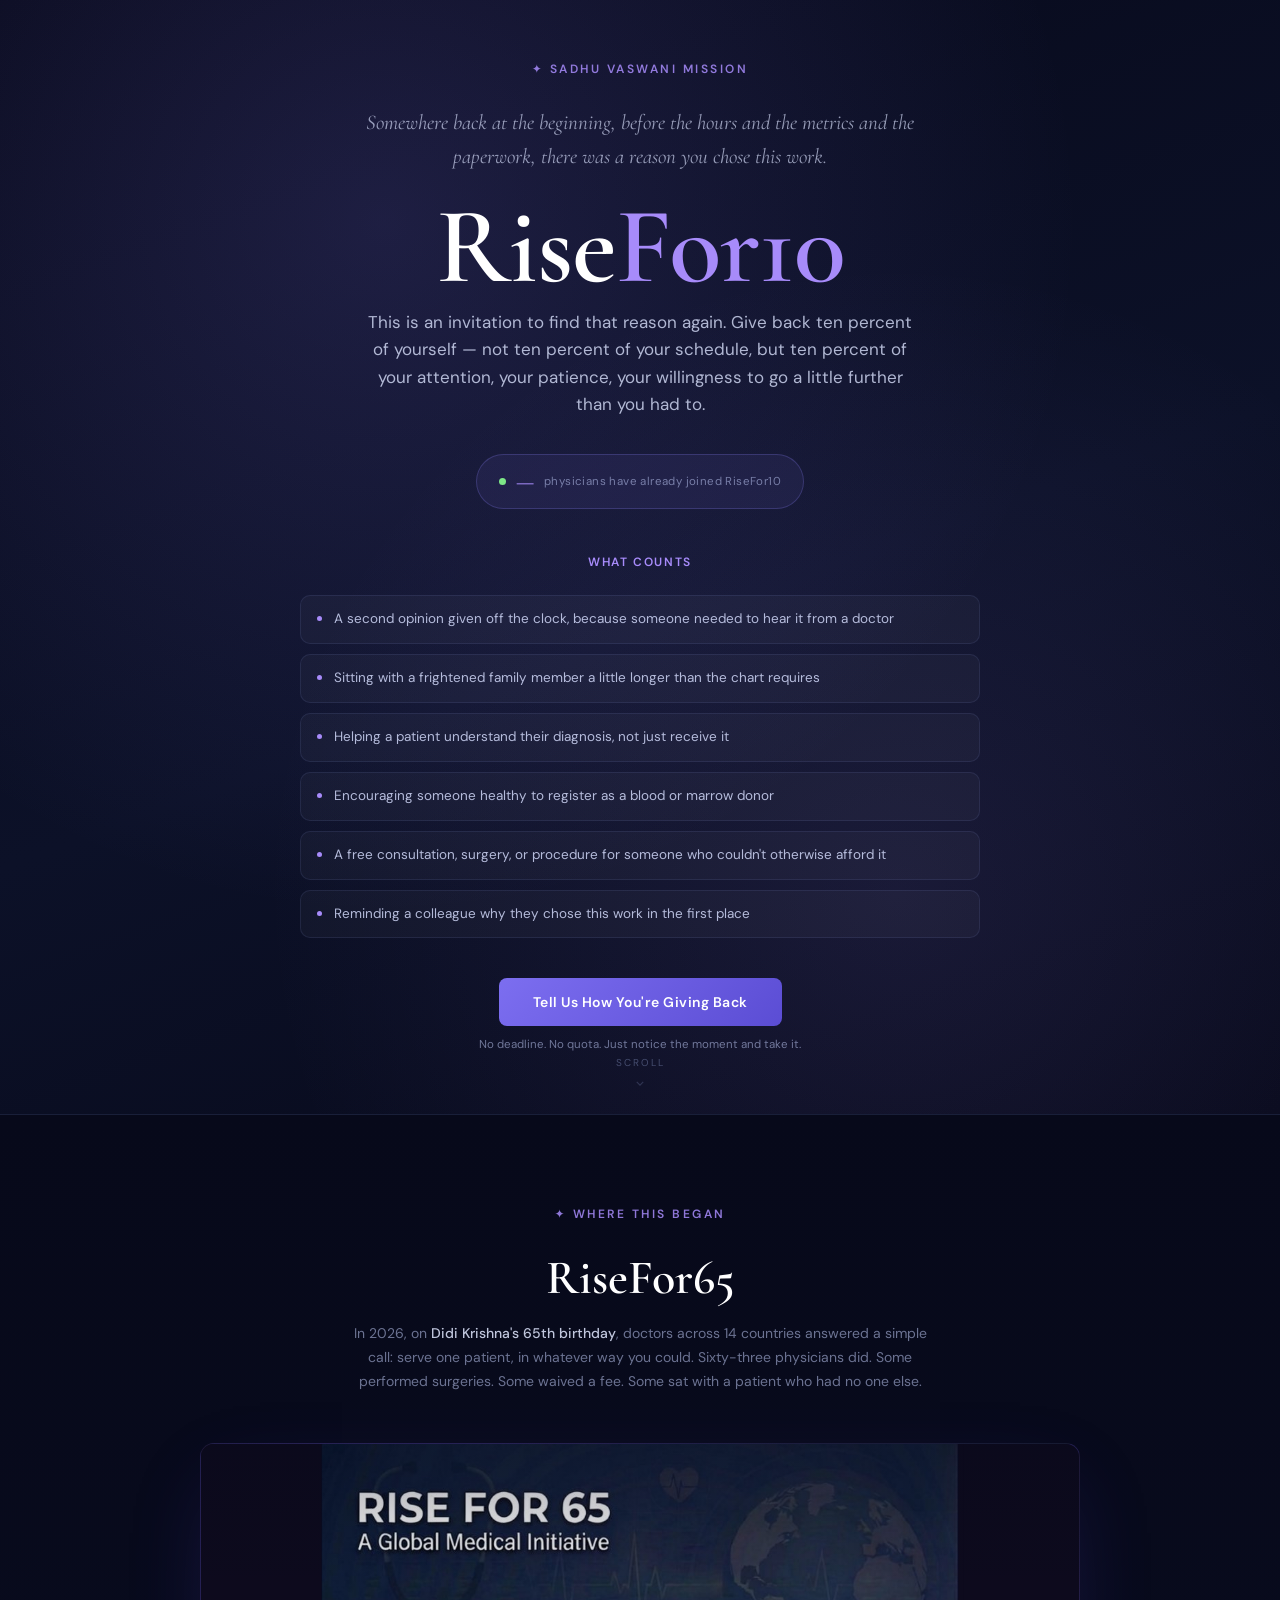
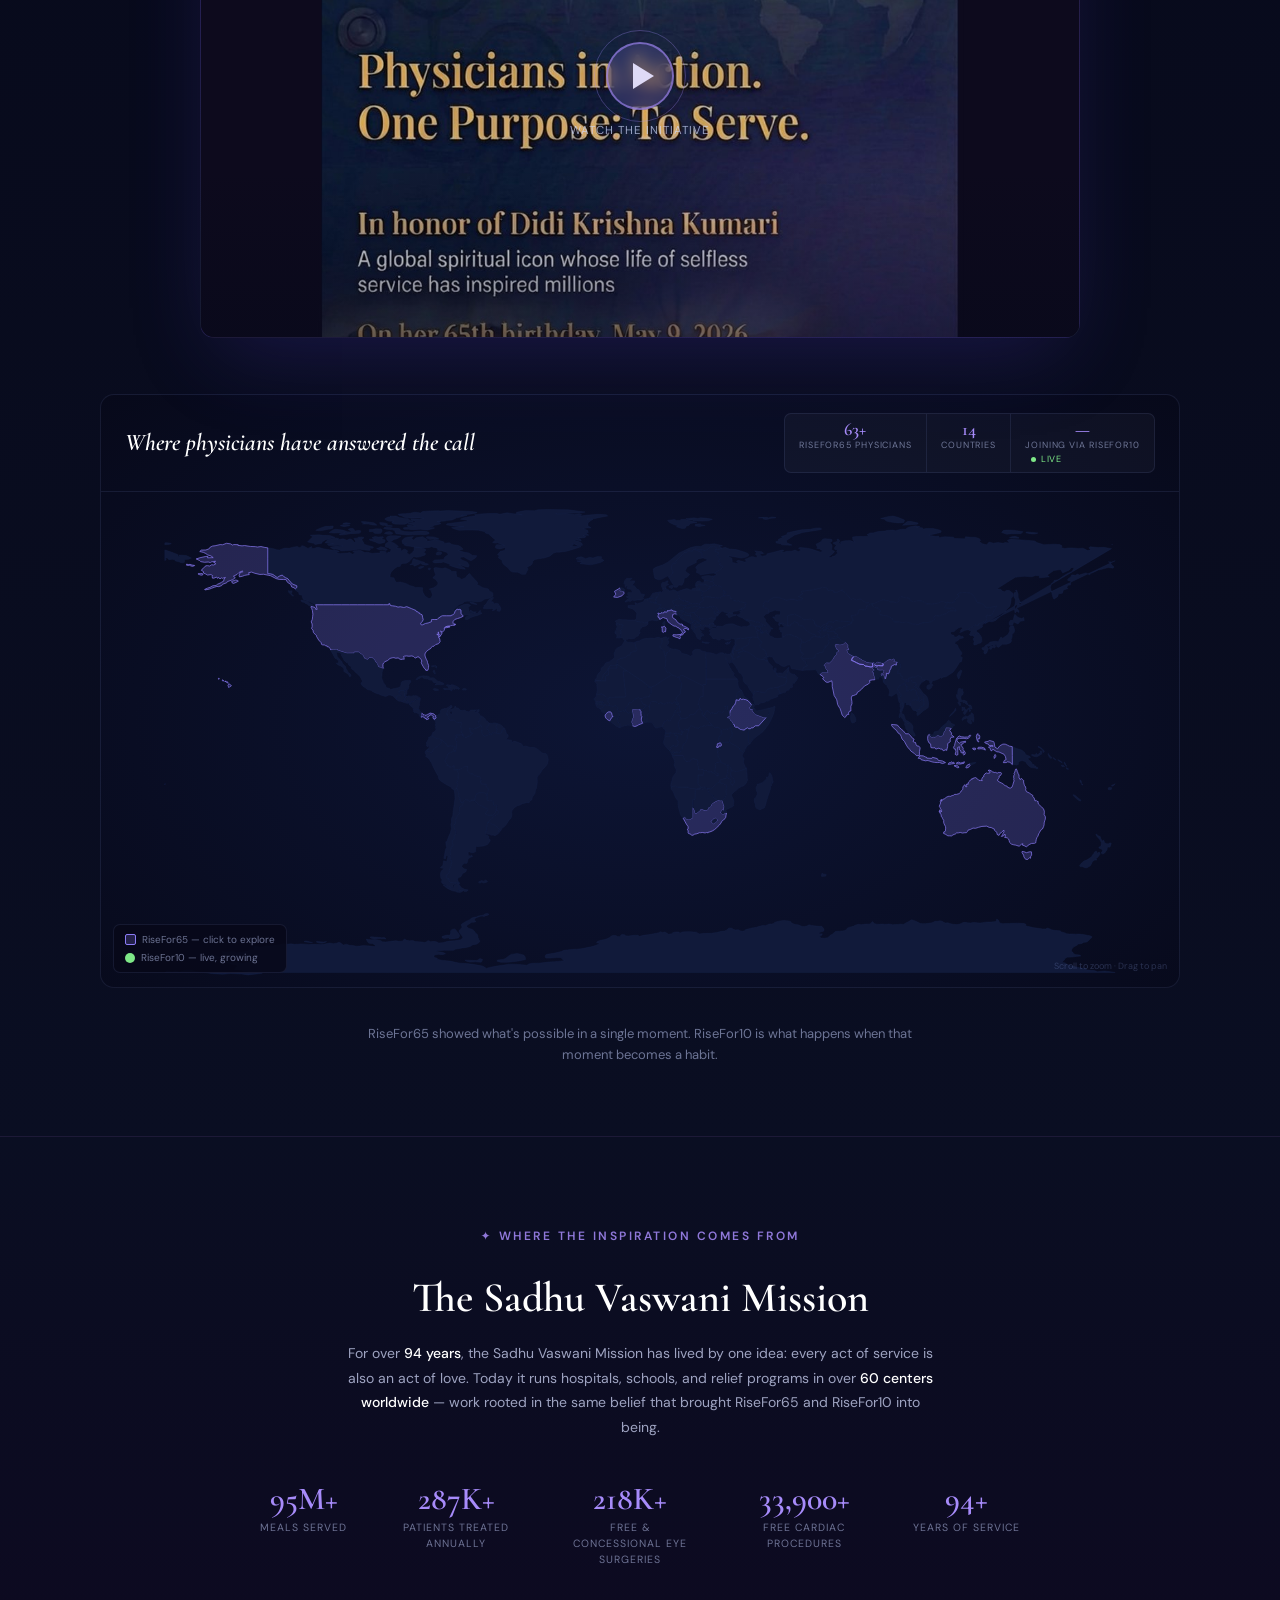
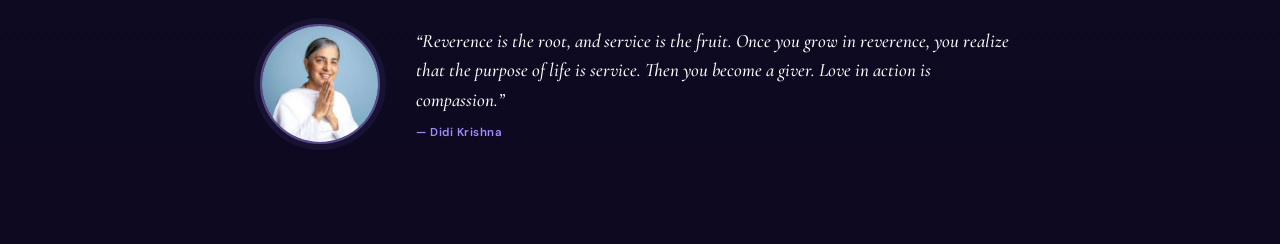
==== risefor10/index.html @ c504431e "Add files via upload" ====
<!DOCTYPE html>
<html lang="en">
<head>
<meta charset="UTF-8"/>
<meta name="viewport" content="width=device-width, initial-scale=1.0, maximum-scale=1.0"/>
<title>RiseFor10 — A Movement for Healthcare Professionals</title>
<link href="https://fonts.googleapis.com/css2?family=Cormorant+Garamond:ital,wght@0,400;0,500;0,600;1,400;1,500;1,600&family=DM+Sans:wght@300;400;500;600;700&display=swap" rel="stylesheet">
<link rel="stylesheet" href="styles.css">
</head>
<body>

<!-- ════════════════════════════════════════
     SECTION 1 — RISEFOR10 (the hook)
════════════════════════════════════════ -->
<section class="sec-r10">
  <div class="eyebrow">✦ Sadhu Vaswani Mission</div>

  <div class="r10-prelude">Somewhere back at the beginning, before the hours and the metrics and the paperwork, there was a reason you chose this work.</div>

  <div class="r10-title">Rise<span class="ten">For10</span></div>
  <div class="r10-lede">
    This is an invitation to find that reason again. Give back ten percent of yourself &mdash; not ten percent of your schedule, but ten percent of your attention, your patience, your willingness to go a little further than you had to.
  </div>

  <div class="live-counter">
    <span class="live-dot"></span>
    <span class="live-counter-n" id="liveCounterN">&mdash;</span>
    <span class="live-counter-l">physicians have already joined RiseFor10</span>
  </div>

  <div class="r10-list">
    <div class="r10-list-head">What counts</div>
    <div class="r10-item"><span class="dot"></span>A second opinion given off the clock, because someone needed to hear it from a doctor</div>
    <div class="r10-item"><span class="dot"></span>Sitting with a frightened family member a little longer than the chart requires</div>
    <div class="r10-item"><span class="dot"></span>Helping a patient understand their diagnosis, not just receive it</div>
    <div class="r10-item"><span class="dot"></span>Encouraging someone healthy to register as a blood or marrow donor</div>
    <div class="r10-item"><span class="dot"></span>A free consultation, surgery, or procedure for someone who couldn't otherwise afford it</div>
    <div class="r10-item"><span class="dot"></span>Reminding a colleague why they chose this work in the first place</div>
  </div>

  <div class="r10-cta-row">
    <button class="r10-btn" onclick="window.open('https://docs.google.com/forms/d/e/1FAIpQLSesQCZUK8EryLkLSDkshocCrJPDLKstOYf5BqgBZCrtXV3vyQ/viewform?usp=header','_blank')">Tell Us How You're Giving Back</button>
    <div class="r10-btn-sub">No deadline. No quota. Just notice the moment and take it.</div>
  </div>

  <div class="hero-scroll">
    <span>Scroll</span>
    <svg viewBox="0 0 24 24" fill="none" stroke="currentColor" stroke-width="2"><path d="M6 9l6 6 6-6"/></svg>
  </div>
</section>

<!-- ════════════════════════════════════════
     SECTION 2 — RISEFOR65 (where it began)
════════════════════════════════════════ -->
<section class="sec-r65">
  <div class="r65-head">
    <div class="eyebrow">✦ Where This Began</div>
    <div class="r65-title">RiseFor65</div>
    <div class="r65-sub">
      In 2026, on <strong>Didi Krishna's 65th birthday</strong>, doctors across 14 countries answered a simple call: serve one patient, in whatever way you could. Sixty-three physicians did. Some performed surgeries. Some waived a fee. Some sat with a patient who had no one else.
    </div>
  </div>

  <div class="video-frame">
    <img class="video-thumb" id="videoThumb" src="[data-uri]" alt="Rise For 65 — A Global Medical Initiative"/>
    <div class="yt-frame-wrap" id="ytWrap"></div>
    <div class="vf-top"></div>
    <div class="vf-bottom"></div>
    <button class="mute-btn" id="muteBtn" onclick="toggleMute()">
      <span id="muteIcon">🔇</span><span id="muteLabel">Unmute</span>
    </button>
    <div class="video-play-area" id="playArea">
      <div class="play-btn-wrap" onclick="window.open('https://youtu.be/upLldio37qk','_blank')" title="Watch on YouTube">
        <div class="play-ring-outer"><div class="play-circle"><div class="play-triangle"></div></div></div>
        <div class="play-label">Watch the Initiative</div>
      </div>
    </div>
  </div>

  <div class="map-block">
    <div class="map-block-head">
      <div class="map-title">Where physicians have answered the call</div>
      <div class="map-stats">
        <div class="mstat"><div class="mstat-n">63+</div><div class="mstat-l">RiseFor65 Physicians</div></div>
        <div class="mstat"><div class="mstat-n">14</div><div class="mstat-l">Countries</div></div>
        <div class="mstat"><div class="mstat-n" id="mstatLive">&mdash;</div><div class="mstat-l">Joining via RiseFor10<span class="live-badge"><span class="live-dot"></span>live</span></div></div>
      </div>
    </div>
    <div class="map-wrap">
      <svg id="worldmap" viewBox="0 0 960 500"></svg>
      <div class="panel" id="panel">
        <div class="phead">
          <div class="pflag" id="pFlag"></div>
          <div class="pcountry" id="pCountry"></div>
          <div class="pmeta" id="pMeta"></div>
          <button class="xbtn" id="xbtn">✕</button>
        </div>
        <div class="pbody" id="pBody"></div>
      </div>
      <div class="jtip" id="jtip">
        <strong>Join RiseFor10</strong>
        To participate on behalf of your country, share your pledge through the form.
      </div>
      <div class="legend">
        <div class="lrow"><div class="lsw" style="background:rgba(139,124,246,.22);border:1px solid #8b7cf6"></div>RiseFor65 &mdash; click to explore</div>
        <div class="lrow"><div class="lsw" style="background:#7ee787;border-radius:50%;width:10px;height:10px"></div>RiseFor10 &mdash; live, growing</div>
      </div>
      <div class="zoom-hint">Scroll to zoom &middot; Drag to pan</div>
    </div>
  </div>

  <div class="r65-foot">RiseFor65 showed what's possible in a single moment. RiseFor10 is what happens when that moment becomes a habit.</div>
</section>

<!-- ════════════════════════════════════════
     SECTION 3 — ABOUT THE MISSION (the root)
════════════════════════════════════════ -->
<section class="sec-about">
  <div class="eyebrow">✦ Where The Inspiration Comes From</div>
  <div class="about-title">The Sadhu Vaswani Mission</div>
  <div class="about-sub">
    For over <strong>94 years</strong>, the Sadhu Vaswani Mission has lived by one idea: every act of service is also an act of love. Today it runs hospitals, schools, and relief programs in over <strong>60 centers worldwide</strong> &mdash; work rooted in the same belief that brought RiseFor65 and RiseFor10 into being.
  </div>

  <div class="about-stats">
    <div class="astat"><div class="astat-n">95M+</div><div class="astat-l">Meals Served</div></div>
    <div class="astat"><div class="astat-n">287K+</div><div class="astat-l">Patients Treated Annually</div></div>
    <div class="astat"><div class="astat-n">218K+</div><div class="astat-l">Free &amp; Concessional Eye Surgeries</div></div>
    <div class="astat"><div class="astat-n">33,900+</div><div class="astat-l">Free Cardiac Procedures</div></div>
    <div class="astat"><div class="astat-n">94+</div><div class="astat-l">Years of Service</div></div>
  </div>

  <div class="quote-row">
    <div class="quote-porthole"><img src="[data-uri]" alt="Didi Krishna"/></div>
    <div>
      <div class="quote-text">&ldquo;Reverence is the root, and service is the fruit. Once you grow in reverence, you realize that the purpose of life is service. Then you become a giver. Love in action is compassion.&rdquo;</div>
      <div class="quote-attr">&mdash; Didi Krishna</div>
    </div>
  </div>
</section>

<script src="https://www.youtube.com/iframe_api"></script>
<script src="data.js"></script>
<script src="app.js"></script>
</body>
</html>
---- risefor10/styles.css ----
*,*::before,*::after{box-sizing:border-box;margin:0;padding:0}
:root{
  --accent:#8b7cf6;--ab:#a78bfa;--dark:#07091a;--navy:#0c1128;
  --text:#eef1ff;--muted:rgba(200,210,255,.52);--border:rgba(160,180,255,.10);
  --active-fill:rgba(139,124,246,.22);--active-stroke:#8b7cf6;
  --inactive-fill:#111a3a;--inactive-stroke:#1a2850;
}
html{scroll-behavior:smooth}
body{background:var(--dark);color:var(--text);font-family:"DM Sans",system-ui,sans-serif;line-height:1.5}

/* ═══ SECTION 1 — RISEFOR10 ═══ */
.sec-r10{
  min-height:100vh;display:flex;flex-direction:column;align-items:center;justify-content:center;
  text-align:center;padding:60px 24px;position:relative;overflow:hidden;
  background:radial-gradient(ellipse at 30% 20%, rgba(139,124,246,.16) 0%, transparent 55%),
             radial-gradient(ellipse at 70% 80%, rgba(167,139,250,.10) 0%, transparent 50%),
             linear-gradient(160deg,#07091a 0%,#0c1128 55%,#07091a 100%);
}
.eyebrow{font-size:12px;font-weight:600;letter-spacing:2.5px;text-transform:uppercase;color:var(--ab);margin-bottom:28px;opacity:.85}
.r10-prelude{
  font-family:"Cormorant Garamond",serif;font-style:italic;font-weight:400;
  font-size:clamp(16px,2.4vw,21px);color:rgba(220,228,255,.65);
  max-width:560px;line-height:1.6;margin-bottom:20px;
}
.r10-title{
  font-family:"Cormorant Garamond",serif;font-weight:600;
  font-size:clamp(48px,9vw,108px);color:#fff;line-height:1;letter-spacing:-1px;margin-bottom:8px;
}
.r10-title .ten{color:var(--ab)}
.r10-lede{font-size:clamp(14px,2vw,17px);color:rgba(220,228,255,.78);max-width:560px;margin-bottom:36px;line-height:1.6}

/* live counter */
.live-counter{
  display:flex;align-items:center;gap:10px;margin-bottom:44px;
  background:rgba(139,124,246,.08);border:1px solid rgba(139,124,246,.24);
  border-radius:999px;padding:10px 22px;
}
.live-dot{width:7px;height:7px;border-radius:50%;background:#7ee787;box-shadow:0 0 0 0 rgba(126,231,135,.6);animation:pulse-dot 1.8s infinite}
@keyframes pulse-dot{0%{box-shadow:0 0 0 0 rgba(126,231,135,.5)}70%{box-shadow:0 0 0 8px rgba(126,231,135,0)}100%{box-shadow:0 0 0 0 rgba(126,231,135,0)}}
.live-counter-n{font-family:"Cormorant Garamond",serif;font-weight:600;font-size:22px;color:var(--ab)}
.live-counter-l{font-size:11.5px;color:var(--muted);letter-spacing:.4px}

.r10-list{
  max-width:680px;width:100%;text-align:left;
  display:grid;gap:10px;margin-bottom:8px;
}
.r10-list-head{font-size:12px;font-weight:600;letter-spacing:1.6px;text-transform:uppercase;color:var(--ab);margin-bottom:14px;text-align:center}
.r10-item{
  display:flex;align-items:flex-start;gap:12px;
  background:rgba(255,255,255,.03);border:1px solid var(--border);
  border-radius:10px;padding:13px 16px;font-size:13.5px;color:rgba(215,222,255,.82);line-height:1.55;
}
.r10-item .dot{flex-shrink:0;width:5px;height:5px;border-radius:50%;background:var(--ab);margin-top:7px}

.r10-cta-row{margin-top:32px;display:flex;flex-direction:column;align-items:center;gap:10px}
.r10-btn{
  background:linear-gradient(135deg,#7c6ef0,#5b4dd4);color:#fff;border:none;border-radius:8px;
  padding:15px 34px;font-size:14px;font-weight:600;letter-spacing:.5px;cursor:pointer;
  font-family:"DM Sans",sans-serif;transition:opacity .2s,transform .2s;
}
.r10-btn:hover{opacity:.88;transform:translateY(-1px)}
.r10-btn-sub{font-size:11.5px;color:var(--muted)}

.hero-scroll{position:absolute;bottom:24px;left:50%;transform:translateX(-50%);font-size:10px;letter-spacing:2px;text-transform:uppercase;color:rgba(180,200,255,.32);display:flex;flex-direction:column;align-items:center;gap:7px;animation:floatDown 2.4s ease-in-out infinite}
.hero-scroll svg{width:13px;height:13px;opacity:.6}
@keyframes floatDown{0%,100%{transform:translate(-50%,0)}50%{transform:translate(-50%,6px)}}

/* ═══ SECTION 2 — RISEFOR65 ═══ */
.sec-r65{padding:90px 24px 70px;background:linear-gradient(180deg,#07091a 0%,#0a0e22 100%);border-top:1px solid var(--border)}
.r65-head{max-width:720px;margin:0 auto 50px;text-align:center}
.r65-title{font-family:"Cormorant Garamond",serif;font-weight:600;font-size:clamp(30px,5vw,48px);color:#fff;line-height:1.15;margin-bottom:16px}
.r65-sub{font-size:14px;color:var(--muted);line-height:1.7;max-width:600px;margin:0 auto}
.r65-sub strong{color:rgba(225,232,255,.85);font-weight:500}

.video-frame{
  max-width:880px;margin:0 auto 56px;border-radius:14px;overflow:hidden;border:1px solid var(--border);
  position:relative;aspect-ratio:16/9;
  background:radial-gradient(ellipse at 30% 60%, rgba(80,40,160,.45) 0%, transparent 60%),
             radial-gradient(ellipse at 75% 30%, rgba(40,20,100,.6) 0%, transparent 55%),
             linear-gradient(135deg,#0e0820 0%,#14103a 50%,#07091a 100%);
  box-shadow:0 30px 80px -20px rgba(80,60,200,.25);
}
.video-thumb{position:absolute;inset:0;width:100%;height:100%;object-fit:cover;object-position:center top;z-index:1}
.yt-frame-wrap{position:absolute;inset:0;overflow:hidden;opacity:0;transition:opacity 1s ease;z-index:2}
.yt-frame-wrap.loaded{opacity:1}
.yt-frame-wrap iframe{position:absolute;top:50%;left:50%;width:calc(100% + 4px);min-width:177.78vh;height:calc(100% + 4px);min-height:56.25vw;transform:translate(-50%,-50%);border:0;pointer-events:none}
.video-play-area{position:absolute;inset:0;z-index:3;display:flex;flex-direction:column;align-items:center;justify-content:center;gap:12px}
.video-play-area.hidden{display:none}
.play-btn-wrap{display:flex;flex-direction:column;align-items:center;gap:12px;cursor:pointer;transition:transform .2s}
.play-btn-wrap:hover{transform:scale(1.05)}
.play-ring-outer{position:relative;width:68px;height:68px;display:flex;align-items:center;justify-content:center}
.play-ring-outer::before{content:'';position:absolute;inset:-12px;border-radius:50%;border:1.5px solid rgba(167,139,250,.3);animation:pring 2.5s ease-in-out infinite}
@keyframes pring{0%,100%{transform:scale(.9);opacity:.3}50%{transform:scale(1.1);opacity:.7}}
.play-circle{width:68px;height:68px;border-radius:50%;background:rgba(139,124,246,.2);border:2px solid rgba(167,139,250,.6);backdrop-filter:blur(8px);display:flex;align-items:center;justify-content:center}
.play-triangle{width:0;height:0;margin-left:6px;border-top:13px solid transparent;border-bottom:13px solid transparent;border-left:21px solid rgba(230,225,255,.95)}
.play-label{font-size:11.5px;color:rgba(210,220,255,.7);letter-spacing:1px;text-transform:uppercase}
.mute-btn{position:absolute;top:14px;right:14px;z-index:5;background:rgba(7,9,26,.6);border:1px solid rgba(160,180,255,.18);border-radius:20px;padding:6px 13px;cursor:pointer;font-size:11px;color:rgba(210,220,255,.85);display:flex;align-items:center;gap:5px;transition:background .2s,opacity .4s;backdrop-filter:blur(8px);font-family:"DM Sans",sans-serif;opacity:0}
.mute-btn.visible{opacity:1}
.mute-btn:hover{background:rgba(20,28,60,.8);color:#fff}
.vf-top,.vf-bottom{position:absolute;left:0;right:0;pointer-events:none;z-index:4}
.vf-top{top:0;height:30%;background:linear-gradient(to top,transparent,rgba(7,9,26,.35))}
.vf-bottom{bottom:0;height:35%;background:linear-gradient(to bottom,transparent,rgba(7,9,26,.5))}

.map-block{max-width:1080px;margin:0 auto;border-radius:14px;overflow:hidden;border:1px solid var(--border);background:radial-gradient(ellipse at 50% 55%,#0d1535 0%,var(--dark) 100%)}
.map-block-head{padding:18px 24px;border-bottom:1px solid var(--border);display:flex;align-items:center;justify-content:space-between;gap:16px;flex-wrap:wrap}
.map-title{font-family:"Cormorant Garamond",serif;font-weight:600;font-style:italic;font-size:clamp(17px,2.3vw,24px);color:#fff}
.map-stats{display:flex;background:rgba(255,255,255,.03);border:1px solid var(--border);border-radius:7px;overflow:hidden}
.mstat{padding:6px 14px;text-align:center;border-right:1px solid var(--border)}
.mstat:last-child{border-right:none}
.mstat-n{font-family:"Cormorant Garamond",serif;font-size:18px;font-weight:600;color:var(--ab);line-height:1}
.mstat-l{font-size:9px;color:var(--muted);letter-spacing:.9px;text-transform:uppercase;margin-top:1px}
.live-badge{font-size:9px;color:#7ee787;letter-spacing:.6px;text-transform:uppercase;display:flex;align-items:center;gap:5px;margin-left:6px}
.live-badge .live-dot{width:5px;height:5px}

.map-wrap{position:relative;height:clamp(360px,55vh,520px)}
#worldmap{width:100%;height:100%;display:block;cursor:grab;user-select:none}
#worldmap:active{cursor:grabbing}
.country{cursor:pointer;transition:fill .18s}
.inactive{fill:var(--inactive-fill);stroke:var(--inactive-stroke);stroke-width:.3}
.active-c{fill:var(--active-fill);stroke:var(--active-stroke);stroke-width:.7}
.inactive:hover{fill:#1e2d60}
.active-c:hover{fill:rgba(139,124,246,.4)}
.live-pin{fill:#7ee787;stroke:#0c2014;stroke-width:.6;cursor:pointer}
.live-pin-ring{fill:none;stroke:#7ee787;stroke-width:.8;opacity:.5}

.panel{position:absolute;top:0;right:0;bottom:0;width:min(380px,90vw);background:linear-gradient(160deg,rgba(7,9,26,.98),rgba(12,17,42,.98));border-left:1px solid var(--border);transform:translateX(101%);transition:transform .3s cubic-bezier(.4,0,.2,1);display:flex;flex-direction:column;z-index:30}
.panel.open{transform:translateX(0)}
.phead{padding:15px 17px 11px;border-bottom:1px solid var(--border);flex-shrink:0;position:relative}
.pflag{font-size:22px;line-height:1;margin-bottom:4px}
.pcountry{font-family:"Cormorant Garamond",serif;font-size:19px;font-weight:600;color:#fff;line-height:1}
.pmeta{font-size:11px;color:var(--muted);margin-top:2px}
.xbtn{position:absolute;top:11px;right:11px;background:rgba(255,255,255,.06);border:1px solid var(--border);border-radius:50%;width:26px;height:26px;cursor:pointer;display:flex;align-items:center;justify-content:center;color:var(--muted);font-size:12px;transition:background .15s}
.xbtn:hover{background:rgba(255,255,255,.13)}
.pbody{flex:1;overflow-y:auto;padding:11px 15px 18px}
.pbody::-webkit-scrollbar{width:3px}
.pbody::-webkit-scrollbar-thumb{background:rgba(160,180,255,.14);border-radius:99px}
.dcard{background:rgba(255,255,255,.04);border:1px solid var(--border);border-radius:9px;padding:11px;margin-bottom:8px;transition:border-color .2s}
.dcard:hover{border-color:rgba(139,124,246,.38)}
.dcard.is-live{border-color:rgba(126,231,135,.35)}
.dtop{display:flex;align-items:center;gap:9px;margin-bottom:7px}
.dphoto{width:44px;height:44px;border-radius:50%;object-fit:cover;object-position:center top;border:1.5px solid rgba(139,124,246,.38);flex-shrink:0;background:#1a2050}
.dicon{width:44px;height:44px;border-radius:50%;background:rgba(139,124,246,.1);border:1.5px solid rgba(139,124,246,.22);display:flex;align-items:center;justify-content:center;font-size:15px;flex-shrink:0;color:var(--ab)}
.dinfo{flex:1;min-width:0}
.dname{font-size:12px;font-weight:600;color:#fff;line-height:1.25}
.dspec{display:inline-block;margin-top:3px;background:rgba(139,124,246,.12);border:1px solid rgba(139,124,246,.26);border-radius:4px;padding:2px 6px;font-size:9px;font-weight:600;color:var(--ab);letter-spacing:.3px;text-transform:uppercase}
.dspec.live{background:rgba(126,231,135,.12);border-color:rgba(126,231,135,.3);color:#7ee787}
.dcontrib{font-size:11px;color:rgba(200,210,255,.65);line-height:1.55;margin-top:5px}
.dline{display:block;padding:1.5px 0;border-bottom:1px solid rgba(160,180,255,.05)}
.dline:last-child{border-bottom:none}
.jtip{position:fixed;background:rgba(7,9,26,.96);border:1px solid rgba(139,124,246,.3);border-radius:8px;padding:10px 13px;font-size:11px;line-height:1.6;color:var(--text);max-width:235px;z-index:50;pointer-events:none;display:none}
.jtip strong{color:var(--ab);display:block;margin-bottom:2px}
.legend{position:absolute;bottom:14px;left:12px;background:rgba(7,9,26,.88);border:1px solid var(--border);border-radius:7px;padding:7px 11px;font-size:10px;color:var(--muted);pointer-events:none}
.lrow{display:flex;align-items:center;gap:6px;margin-bottom:3px}
.lrow:last-child{margin-bottom:0}
.lsw{width:11px;height:11px;border-radius:2px;flex-shrink:0}
.zoom-hint{position:absolute;bottom:14px;right:12px;font-size:9px;color:rgba(160,180,255,.22);pointer-events:none}

.r65-foot{text-align:center;font-size:13px;color:var(--muted);max-width:560px;margin:36px auto 0;line-height:1.6}

/* ═══ SECTION 3 — ABOUT ═══ */
.sec-about{padding:90px 24px 100px;background:linear-gradient(180deg,#0a0e22 0%,#0e0820 100%);border-top:1px solid var(--border);text-align:center}
.about-title{font-family:"Cormorant Garamond",serif;font-weight:600;font-size:clamp(26px,4.4vw,42px);color:#fff;line-height:1.2;margin-bottom:18px}
.about-sub{font-size:14px;color:rgba(215,222,255,.72);line-height:1.75;max-width:600px;margin:0 auto 44px}
.about-sub strong{color:#fff;font-weight:500}

.about-stats{display:flex;flex-wrap:wrap;justify-content:center;gap:30px 44px;max-width:780px;margin:0 auto 56px}
.astat{text-align:center}
.astat-n{font-family:"Cormorant Garamond",serif;font-weight:600;font-size:clamp(22px,3.2vw,32px);color:var(--ab);line-height:1}
.astat-l{font-size:10.5px;letter-spacing:1px;text-transform:uppercase;color:var(--muted);margin-top:5px;max-width:130px}

.quote-row{display:flex;align-items:center;gap:36px;max-width:760px;margin:0 auto;text-align:left}
.quote-porthole{width:120px;height:120px;border-radius:50%;overflow:hidden;border:2px solid rgba(167,139,250,.5);box-shadow:0 0 0 6px rgba(139,124,246,.08);flex-shrink:0}
.quote-porthole img{width:100%;height:100%;object-fit:cover;object-position:center 18%}
.quote-text{font-family:"Cormorant Garamond",serif;font-style:italic;font-weight:500;font-size:clamp(15px,2vw,19px);color:#fff;line-height:1.55}
.quote-attr{font-size:11.5px;color:var(--ab);letter-spacing:.5px;margin-top:10px;font-weight:600}

@media(max-width:680px){
  .sec-r10,.sec-r65,.sec-about{padding-left:16px;padding-right:16px}
  .map-wrap{height:380px}
  .panel{width:100vw}
  .legend,.zoom-hint{display:none}
  .quote-row{flex-direction:column;text-align:center;gap:20px}
}
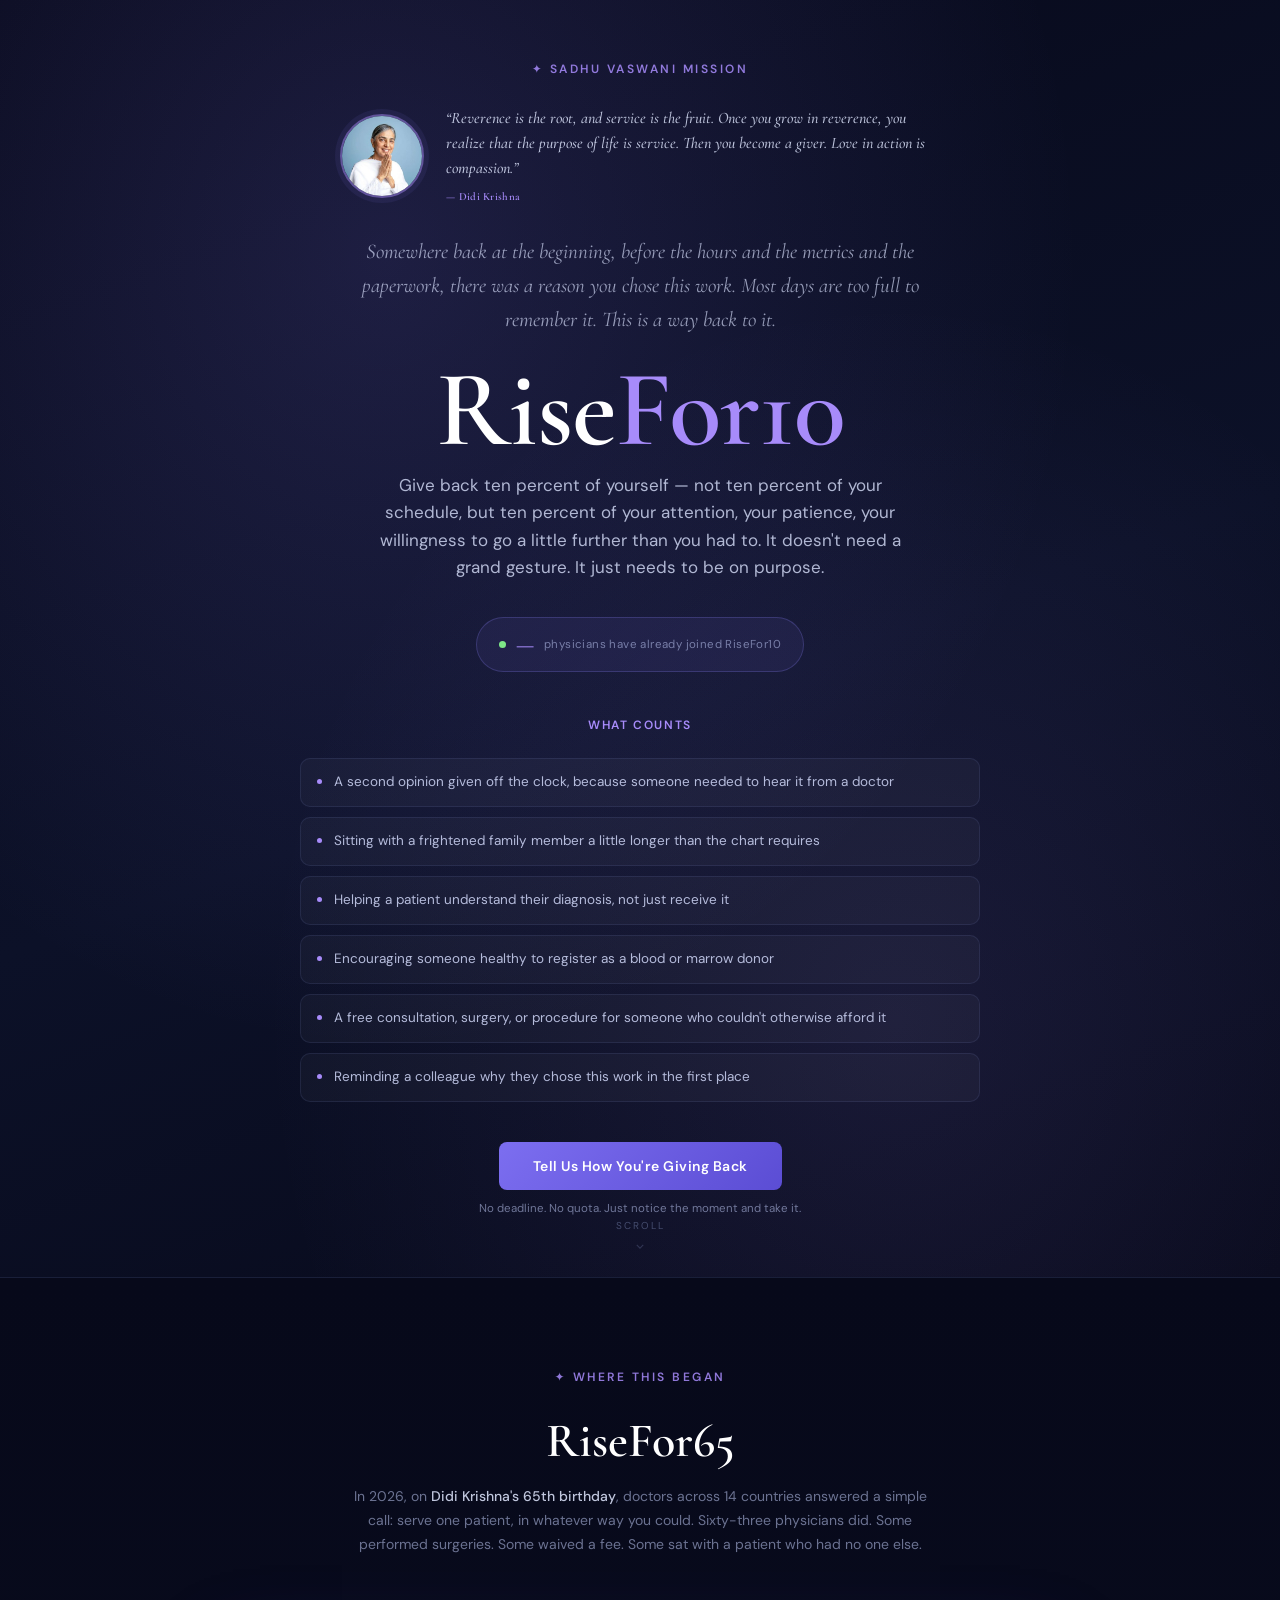
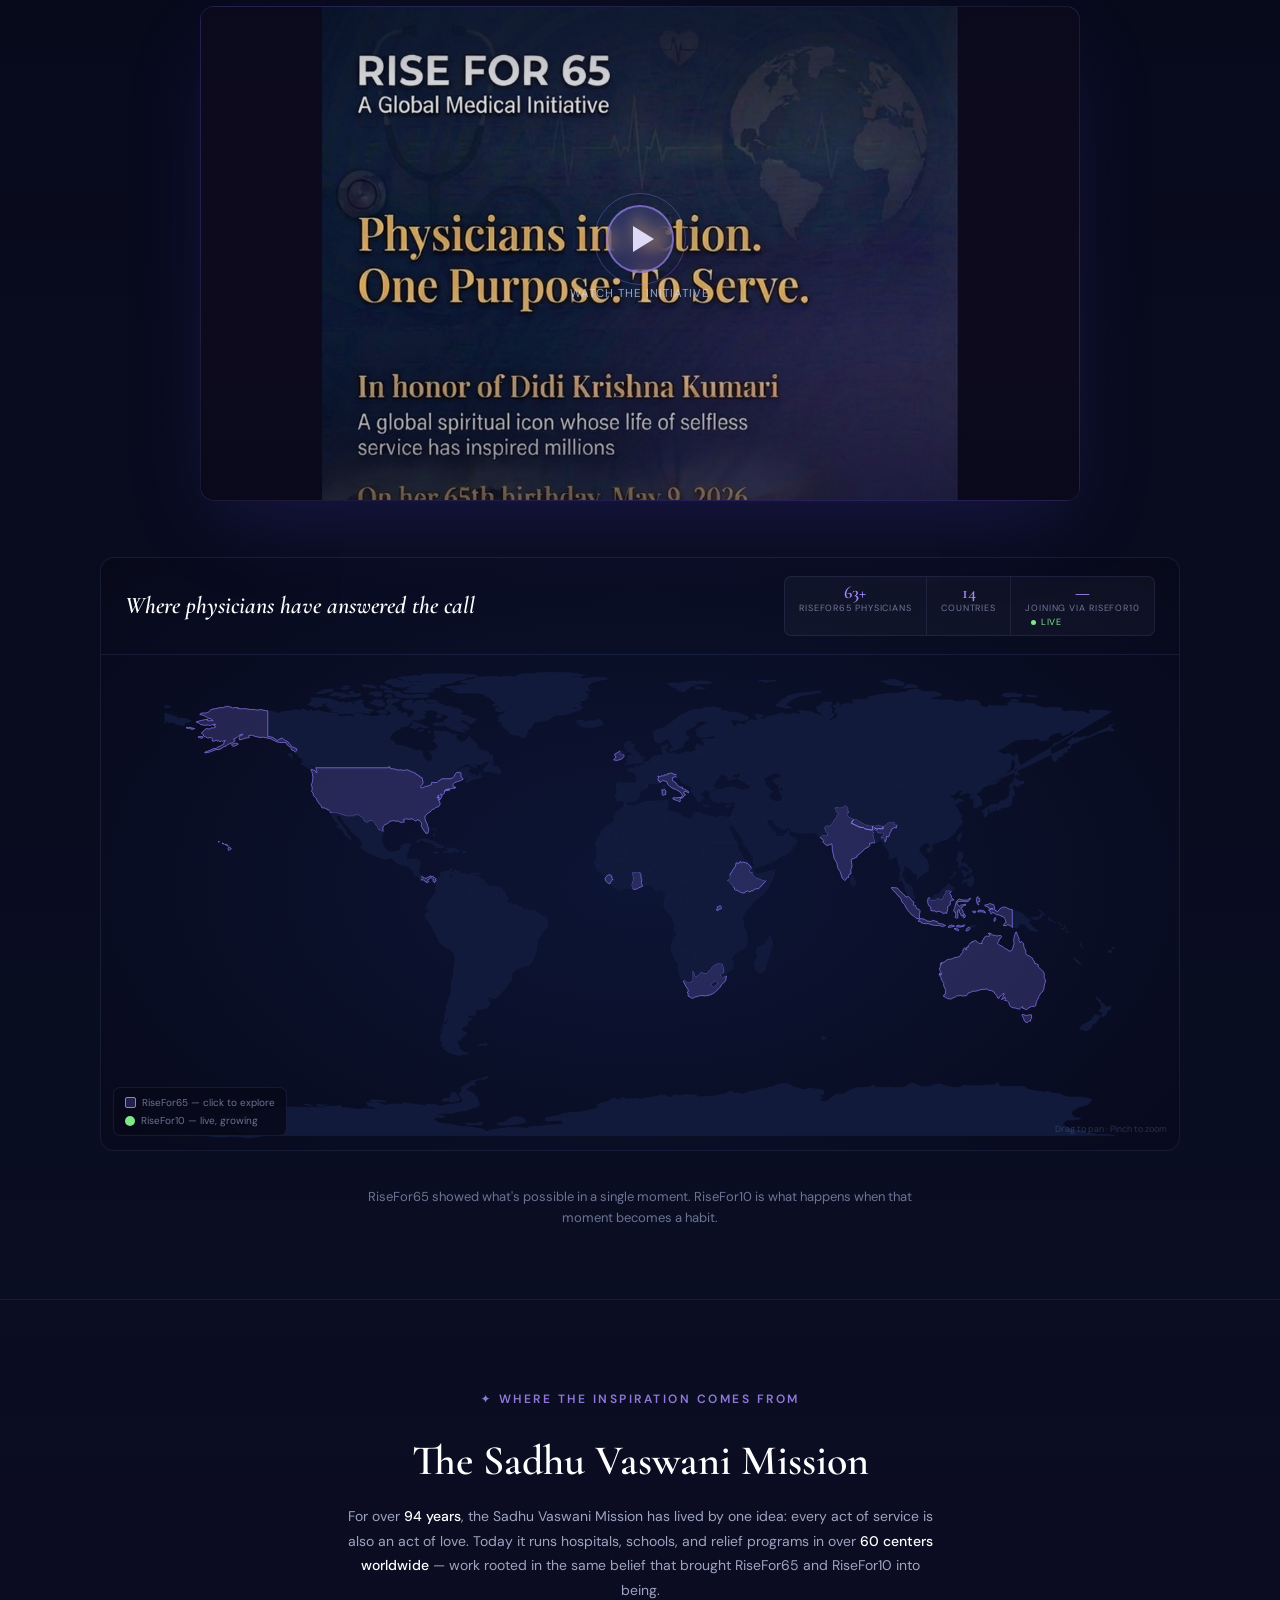
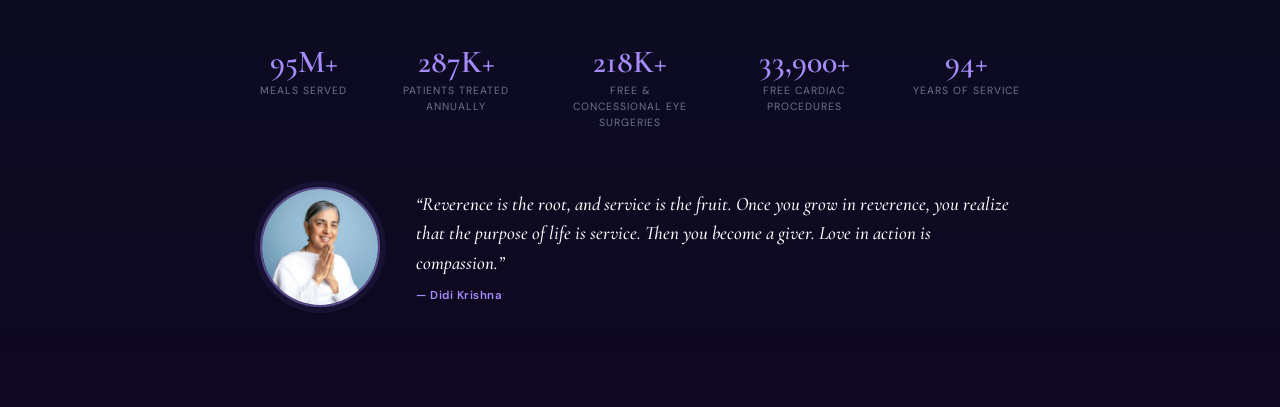
==== commit c31f141d: "Add files via upload" ====
--- a/risefor10/index.html
+++ b/risefor10/index.html
@@ -15,11 +15,19 @@
 <section class="sec-r10">
   <div class="eyebrow">✦ Sadhu Vaswani Mission</div>
 
-  <div class="r10-prelude">Somewhere back at the beginning, before the hours and the metrics and the paperwork, there was a reason you chose this work.</div>
+  <div class="open-quote-row">
+    <div class="open-porthole"><img src="[data-uri]" alt="Didi Krishna"/></div>
+    <div class="open-quote-text">
+      &ldquo;Reverence is the root, and service is the fruit. Once you grow in reverence, you realize that the purpose of life is service. Then you become a giver. Love in action is compassion.&rdquo;
+      <span class="open-quote-attr">&mdash; Didi Krishna</span>
+    </div>
+  </div>
+
+  <div class="r10-prelude">Somewhere back at the beginning, before the hours and the metrics and the paperwork, there was a reason you chose this work. Most days are too full to remember it. This is a way back to it.</div>
 
   <div class="r10-title">Rise<span class="ten">For10</span></div>
   <div class="r10-lede">
-    This is an invitation to find that reason again. Give back ten percent of yourself &mdash; not ten percent of your schedule, but ten percent of your attention, your patience, your willingness to go a little further than you had to.
+    Give back ten percent of yourself &mdash; not ten percent of your schedule, but ten percent of your attention, your patience, your willingness to go a little further than you had to. It doesn't need a grand gesture. It just needs to be on purpose.
   </div>
 
   <div class="live-counter">
@@ -105,7 +113,7 @@
         <div class="lrow"><div class="lsw" style="background:rgba(139,124,246,.22);border:1px solid #8b7cf6"></div>RiseFor65 &mdash; click to explore</div>
         <div class="lrow"><div class="lsw" style="background:#7ee787;border-radius:50%;width:10px;height:10px"></div>RiseFor10 &mdash; live, growing</div>
       </div>
-      <div class="zoom-hint">Scroll to zoom &middot; Drag to pan</div>
+      <div class="zoom-hint">Drag to pan &middot; Pinch to zoom</div>
     </div>
   </div>
 
--- a/risefor10/styles.css
+++ b/risefor10/styles.css
@@ -181,3 +181,24 @@
   .legend,.zoom-hint{display:none}
   .quote-row{flex-direction:column;text-align:center;gap:20px}
 }
+
+/* ── Opening quote + portrait (top of page) ── */
+.open-quote-row{
+  display:flex;align-items:center;gap:22px;
+  max-width:600px;margin:0 auto 30px;text-align:left;
+}
+.open-porthole{
+  width:84px;height:84px;border-radius:50%;overflow:hidden;flex-shrink:0;
+  border:2px solid rgba(167,139,250,.5);
+  box-shadow:0 0 0 5px rgba(139,124,246,.08);
+}
+.open-porthole img{width:100%;height:100%;object-fit:cover;object-position:center 15%}
+.open-quote-text{
+  font-family:"Cormorant Garamond",serif;font-style:italic;font-weight:500;
+  font-size:clamp(13.5px,1.7vw,16px);color:rgba(225,232,255,.82);line-height:1.55;
+}
+.open-quote-attr{display:block;margin-top:8px;font-size:11px;not-italic;font-style:normal;color:var(--ab);font-weight:600;letter-spacing:.3px}
+
+@media(max-width:680px){
+  .open-quote-row{flex-direction:column;text-align:center;gap:14px}
+}
